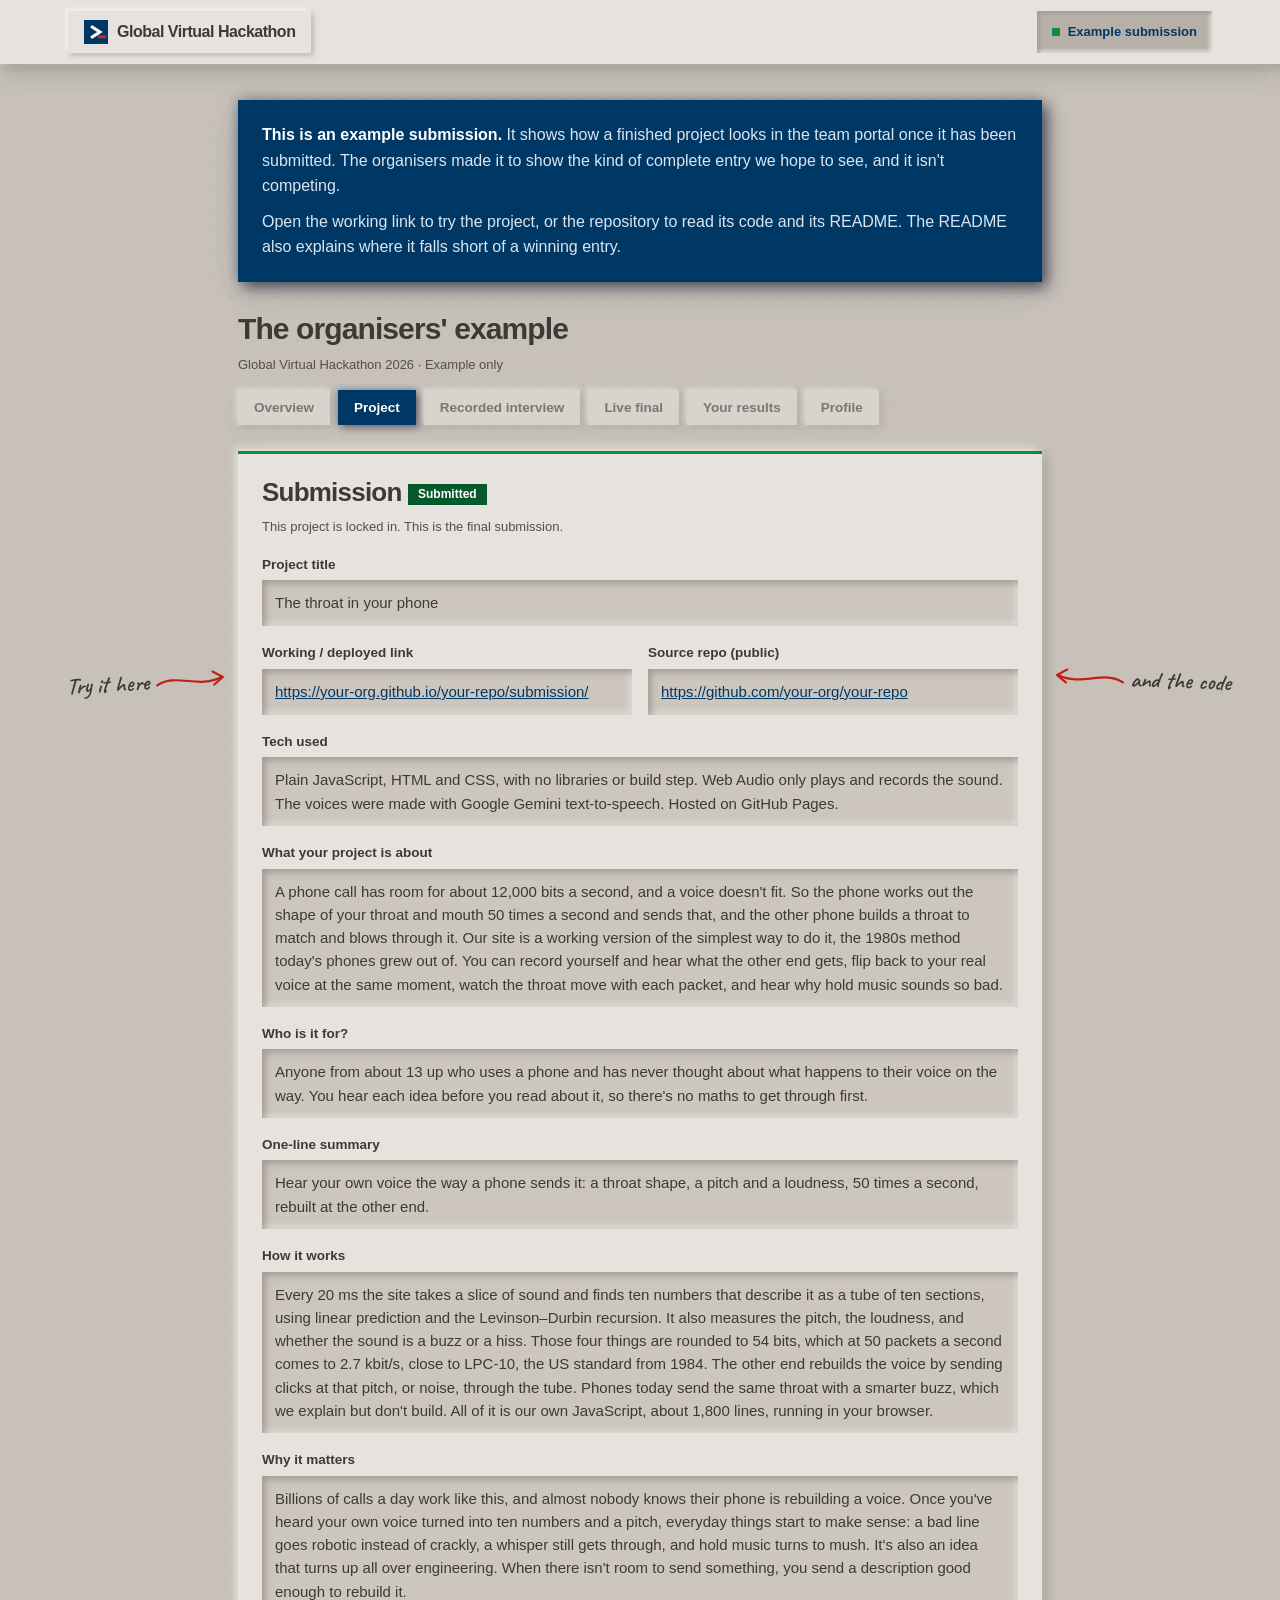
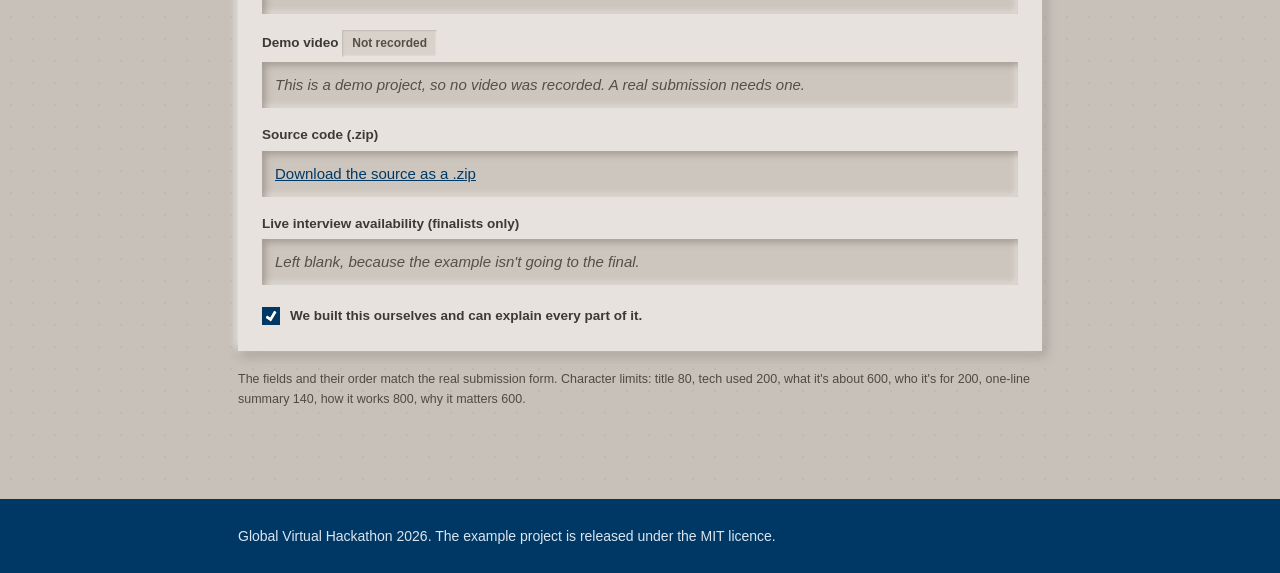
==== index.html @ 8b48e8a0 "Add files via upload" ====
<!doctype html>
<html lang="en">
<head>
<meta charset="utf-8">
<meta name="viewport" content="width=device-width, initial-scale=1">
<title>Example submission · Global Virtual Hackathon</title>
<meta name="description" content="An example of a finished Global Virtual Hackathon submission, as it appears in the team portal.">
<link rel="icon" href="assets/logo-mark.svg" type="image/svg+xml">
<link rel="preconnect" href="https://fonts.googleapis.com">
<link rel="preconnect" href="https://fonts.gstatic.com" crossorigin>
<link href="https://fonts.googleapis.com/css2?family=Caveat:wght@500;600&display=swap" rel="stylesheet">
<style>
@font-face { font-family: "Inter"; font-style: normal; font-weight: 100 900; font-display: swap; src: url("assets/fonts/inter-latin-wght-normal.woff2") format("woff2"); unicode-range: U+0000-00FF, U+0131, U+0152-0153, U+02BB-02BC, U+02C6, U+02DA, U+02DC, U+0304, U+0308, U+0329, U+2000-206F, U+2074, U+20AC, U+2122, U+2191, U+2193, U+2212, U+2215, U+FEFF, U+FFFD; }
@font-face { font-family: "Inter"; font-style: normal; font-weight: 100 900; font-display: swap; src: url("assets/fonts/inter-latin-ext-wght-normal.woff2") format("woff2"); unicode-range: U+0100-02BA, U+02BD-02C5, U+02C7-02CC, U+02CE-02D7, U+02DD-02FF, U+1D00-1DBF, U+1E00-1E9F, U+1EF2-1EFF, U+2020, U+20A0-20AB, U+20AD-20C0, U+2113, U+2C60-2C7F, U+A720-A7FF; }

:root {
  --red: #DA291C; --red-ink: #C01F12; --navy: #003865; --ink: #3D3935; --sub: #4f4a42; --muted: #554f48;
  --s0: #c7c1ba; --s1: #d8d2cb; --s2: #e7e2dd; --s3: #f2efec; --inset-fill: #b6b0a9;
  --check: #0a8f3c; --check-ink: #05592a;
  --sh-hi: rgba(255,255,255,.70); --sh-lo: rgba(139,131,121,.55);
  --raise-sm: -2px -2px 5px var(--sh-hi), 2px 2px 5px var(--sh-lo);
  --raise-md: -4px -4px 9px var(--sh-hi), 4px 4px 9px var(--sh-lo);
  --inset-sm: inset 2px 2px 4px var(--sh-lo), inset -2px -2px 4px var(--sh-hi);
  --drop-sm: 0 4px 14px rgba(60,52,44,.10); --drop-md: 0 9px 28px rgba(60,52,44,.14);
  --lift-card: -3px -3px 8px rgba(255,255,255,.62), 4px 4px 10px rgba(139,131,121,.45), 0 4px 14px rgba(60,52,44,.08);
  --field-fill: #cdc6be; --field-inset: inset 3px 3px 7px rgba(110,100,90,.50), inset -2px -2px 6px rgba(255,255,255,.60);
  --pill-inset: inset 1px 1px 2px rgba(139,131,121,.30), inset -1px -1px 2px rgba(255,255,255,.55);
  --maxw: 1200px;
}
* { box-sizing: border-box; }
body {
  margin: 0; color: var(--ink); background-color: var(--s0);
  background-image: radial-gradient(circle, rgba(0,0,0,.045) 1px, transparent 1px); background-size: 22px 22px;
  font-family: "Inter", -apple-system, BlinkMacSystemFont, "Segoe UI", Roboto, Helvetica, Arial, sans-serif;
  font-size: 16px; line-height: 1.6; -webkit-font-smoothing: antialiased; overflow-x: hidden;
}
a { color: var(--navy); }
h1, h2 { font-weight: 800; letter-spacing: -.03em; line-height: 1.1; margin: 0 0 10px; }
h1 { font-size: 30px; } h2 { font-size: 26px; }
p { margin: 0 0 10px; } p:last-child { margin-bottom: 0; }
.muted { color: var(--muted); font-size: 13px; }
.hint { font-size: 12.5px; color: var(--sub); margin-top: 4px; }

.nav { position: sticky; top: 0; z-index: 50; background: var(--s2); box-shadow: var(--raise-md), var(--drop-md); }
.nav-inner { max-width: var(--maxw); margin: 0 auto; display: flex; align-items: center; gap: 16px; padding: 0 28px; height: 64px; }
.logo { display: inline-flex; align-items: center; gap: 9px; height: 42px; padding: 0 16px; font-size: 16px; font-weight: 900; letter-spacing: -.03em; color: var(--ink); text-decoration: none; background: var(--s2); box-shadow: var(--raise-sm); white-space: nowrap; }
.logo img { width: 24px; height: 24px; }
.nav-status { margin-left: auto; display: inline-flex; align-items: center; gap: 8px; height: 42px; padding: 0 15px; background: var(--inset-fill); box-shadow: var(--inset-sm); font-size: 13px; font-weight: 600; color: var(--navy); white-space: nowrap; }
.nav-status i { width: 8px; height: 8px; background: var(--check); }

.page { max-width: 860px; margin: 0 auto; padding: 36px 28px 90px; }
.card { background: var(--s2); box-shadow: var(--lift-card); padding: 24px; margin: 18px 0; }
.card-navy { background: var(--navy); color: #dbe5f0; padding: 22px 24px; box-shadow: -3px -3px 8px rgba(0,70,150,.14), 5px 5px 14px rgba(0,10,32,.62), var(--drop-md); }
.card-navy b { color: #fff; }
.card-navy a { color: #fff; }
.submitted { border-top: 3px solid var(--check); }

.tabs { display: flex; flex-wrap: wrap; gap: 8px; margin: 14px 0 26px; }
.tab { font: 600 13.5px/1 "Inter", sans-serif; padding: 11px 16px; background: var(--s2); color: var(--ink); box-shadow: var(--raise-sm), var(--drop-sm); border: none; border-radius: 0; }
.tab:disabled { opacity: .55; cursor: not-allowed; }
.tab.active { background: var(--navy); color: #fff; box-shadow: -2px -2px 5px rgba(0,80,170,.22), 3px 3px 8px rgba(0,10,32,.5); opacity: 1; }

.pill { display: inline-block; font-size: 12px; font-weight: 700; padding: 4px 10px; vertical-align: middle; letter-spacing: 0; }
.pill-check { background: var(--check-ink); color: #fff; }
.pill-wait { background: var(--s1); color: var(--muted); box-shadow: var(--pill-inset); }

.label { display: block; font-weight: 600; font-size: 13.5px; margin: 16px 0 5px; }
.field { background: var(--field-fill); box-shadow: var(--field-inset); padding: 11px 13px; font-size: 15px; overflow-wrap: anywhere; }
.field.long { line-height: 1.55; }
.row { display: flex; gap: 16px; flex-wrap: wrap; } .row > * { flex: 1; min-width: 220px; }
.count { display: block; text-align: right; font-size: 12px; color: var(--muted); margin-top: 3px; }
.tick { display: flex; align-items: center; gap: 10px; margin-top: 20px; font-weight: 600; font-size: 13.5px; }
.tick span.box { width: 18px; height: 18px; flex: none; display: grid; place-content: center; background: var(--navy); }
.tick span.box::before { content: ""; width: 11px; height: 11px; background: #fff; clip-path: polygon(14% 44%, 0 65%, 50% 100%, 100% 16%, 80% 0%, 43% 62%); }
.unset { color: var(--muted); font-style: italic; }

.cell { position: relative; }
.note { display: flex; align-items: center; gap: 4px; font-family: "Caveat", cursive; font-weight: 600; font-size: 23px; line-height: 1; color: var(--ink); white-space: nowrap; pointer-events: none; }
.note svg { width: 74px; height: 26px; flex: none; color: var(--red-ink); overflow: visible; }
.note-l { position: absolute; right: calc(100% + 34px); top: 43px; transform: rotate(-3deg); }
.note-r { position: absolute; left: calc(100% + 34px); top: 40px; transform: rotate(2deg); flex-direction: row-reverse; }
.note-r svg { transform: scaleX(-1); }
@media (max-width: 1279px) {
  .note-l { position: static; transform: rotate(-2deg); margin: 14px 0 -6px; font-size: 21px; }
  .note-l svg { width: 30px; height: 26px; transform: rotate(80deg); }
  .note-r { display: none; }
}
footer { background: var(--navy); color: #dbe5f0; padding: 26px 28px; font-size: 14px; }
footer .in { max-width: 804px; margin: 0 auto; }

@media (max-width: 600px) {
  .nav-inner { padding: 0 16px; gap: 10px; }
  .logo span { display: none; }
  .page { padding: 26px 16px 70px; }
  h1 { font-size: 26px; } h2 { font-size: 22px; }
  .card { padding: 18px 16px; }
}
</style>
</head>
<body>

<header class="nav">
  <div class="nav-inner">
    <span class="logo"><img src="assets/logo-mark.svg" alt=""><span>Global Virtual Hackathon</span></span>
    <span class="nav-status"><i></i>Example submission</span>
  </div>
</header>

<main class="page">
  <div class="card-navy">
    <p><b>This is an example submission.</b> It shows how a finished project looks in the team portal once it has been submitted. The organisers made it to show the kind of complete entry we hope to see, and it isn't competing.</p>
    <p>Open the working link to try the project, or the repository to read its code and its README. The README also explains where it falls short of a winning entry.</p>
  </div>

  <h1 style="margin-top:30px">The organisers' example</h1>
  <p class="muted">Global Virtual Hackathon 2026 · Example only</p>

  <div class="tabs" aria-label="Team portal tabs">
    <button class="tab" type="button" disabled>Overview</button>
    <button class="tab active" type="button" aria-current="page">Project</button>
    <button class="tab" type="button" disabled>Recorded interview</button>
    <button class="tab" type="button" disabled>Live final</button>
    <button class="tab" type="button" disabled>Your results</button>
    <button class="tab" type="button" disabled>Profile</button>
  </div>

  <section class="card submitted">
    <h2>Submission <span class="pill pill-check">Submitted</span></h2>
    <p class="muted">This project is locked in. This is the final submission.</p>

    <span class="label">Project title</span>
    <div class="field">The throat in your phone</div>

    <div class="row">
      <div class="cell">
        <span class="note note-l">Try it here<svg viewBox="0 0 74 26" aria-hidden="true"><path d="M3 17 C 22 5, 44 23, 68 12" fill="none" stroke="currentColor" stroke-width="2.2" stroke-linecap="round"/><path d="M59 6 L 69 12 L 60 19" fill="none" stroke="currentColor" stroke-width="2.2" stroke-linecap="round" stroke-linejoin="round"/></svg></span>
        <span class="label">Working / deployed link</span>
        <div class="field"><a id="liveLink" href="submission/">submission/</a></div>
      </div>
      <div class="cell">
        <span class="note note-r">and the code<svg viewBox="0 0 74 26" aria-hidden="true"><path d="M3 17 C 22 5, 44 23, 68 12" fill="none" stroke="currentColor" stroke-width="2.2" stroke-linecap="round"/><path d="M59 6 L 69 12 L 60 19" fill="none" stroke="currentColor" stroke-width="2.2" stroke-linecap="round" stroke-linejoin="round"/></svg></span>
        <span class="label">Source repo (public)</span>
        <div class="field"><a id="repoLink" href="#">repository</a></div>
      </div>
    </div>

    <span class="label">Tech used</span>
    <div class="field long">Plain JavaScript, HTML and CSS, with no libraries or build step. Web Audio only plays and records the sound. The voices were made with Google Gemini text-to-speech. Hosted on GitHub Pages.</div>

    <span class="label">What your project is about</span>
    <div class="field long">A phone call has room for about 12,000 bits a second, and a voice doesn't fit. So the phone works out the shape of your throat and mouth 50 times a second and sends that, and the other phone builds a throat to match and blows through it. Our site is a working version of the simplest way to do it, the 1980s method today's phones grew out of. You can record yourself and hear what the other end gets, flip back to your real voice at the same moment, watch the throat move with each packet, and hear why hold music sounds so bad.</div>

    <span class="label">Who is it for?</span>
    <div class="field long">Anyone from about 13 up who uses a phone and has never thought about what happens to their voice on the way. You hear each idea before you read about it, so there's no maths to get through first.</div>

    <span class="label">One-line summary</span>
    <div class="field long">Hear your own voice the way a phone sends it: a throat shape, a pitch and a loudness, 50 times a second, rebuilt at the other end.</div>

    <span class="label">How it works</span>
    <div class="field long">Every 20 ms the site takes a slice of sound and finds ten numbers that describe it as a tube of ten sections, using linear prediction and the Levinson–Durbin recursion. It also measures the pitch, the loudness, and whether the sound is a buzz or a hiss. Those four things are rounded to 54 bits, which at 50 packets a second comes to 2.7 kbit/s, close to LPC-10, the US standard from 1984. The other end rebuilds the voice by sending clicks at that pitch, or noise, through the tube. Phones today send the same throat with a smarter buzz, which we explain but don't build. All of it is our own JavaScript, about 1,800 lines, running in your browser.</div>

    <span class="label">Why it matters</span>
    <div class="field long">Billions of calls a day work like this, and almost nobody knows their phone is rebuilding a voice. Once you've heard your own voice turned into ten numbers and a pitch, everyday things start to make sense: a bad line goes robotic instead of crackly, a whisper still gets through, and hold music turns to mush. It's also an idea that turns up all over engineering. When there isn't room to send something, you send a description good enough to rebuild it.</div>

    <span class="label">Demo video <span class="pill pill-wait">Not recorded</span></span>
    <div class="field"><span class="unset">This is a demo project, so no video was recorded. A real submission needs one.</span></div>

    <span class="label">Source code (.zip)</span>
    <div class="field"><a id="zipLink" href="#">source .zip</a></div>

    <span class="label">Live interview availability (finalists only)</span>
    <div class="field"><span class="unset">Left blank, because the example isn't going to the final.</span></div>

    <div class="tick"><span class="box" aria-hidden="true"></span>We built this ourselves and can explain every part of it.</div>
  </section>

  <p class="hint">The fields and their order match the real submission form. Character limits: title 80, tech used 200, what it's about 600, who it's for 200, one-line summary 140, how it works 800, why it matters 600.</p>
</main>

<footer><div class="in">Global Virtual Hackathon 2026. The example project is released under the MIT licence.</div></footer>

<script src="links.js"></script>
<script>
const setLink = (id, href, label) => { const a = document.getElementById(id); a.href = href; a.textContent = label || href; };
setLink('liveLink', LINKS.live);
setLink('repoLink', LINKS.repo);
setLink('zipLink', LINKS.repo.replace(/\/+$/, '') + '/archive/HEAD.zip', 'Download the source as a .zip');
</script>
</body>
</html>
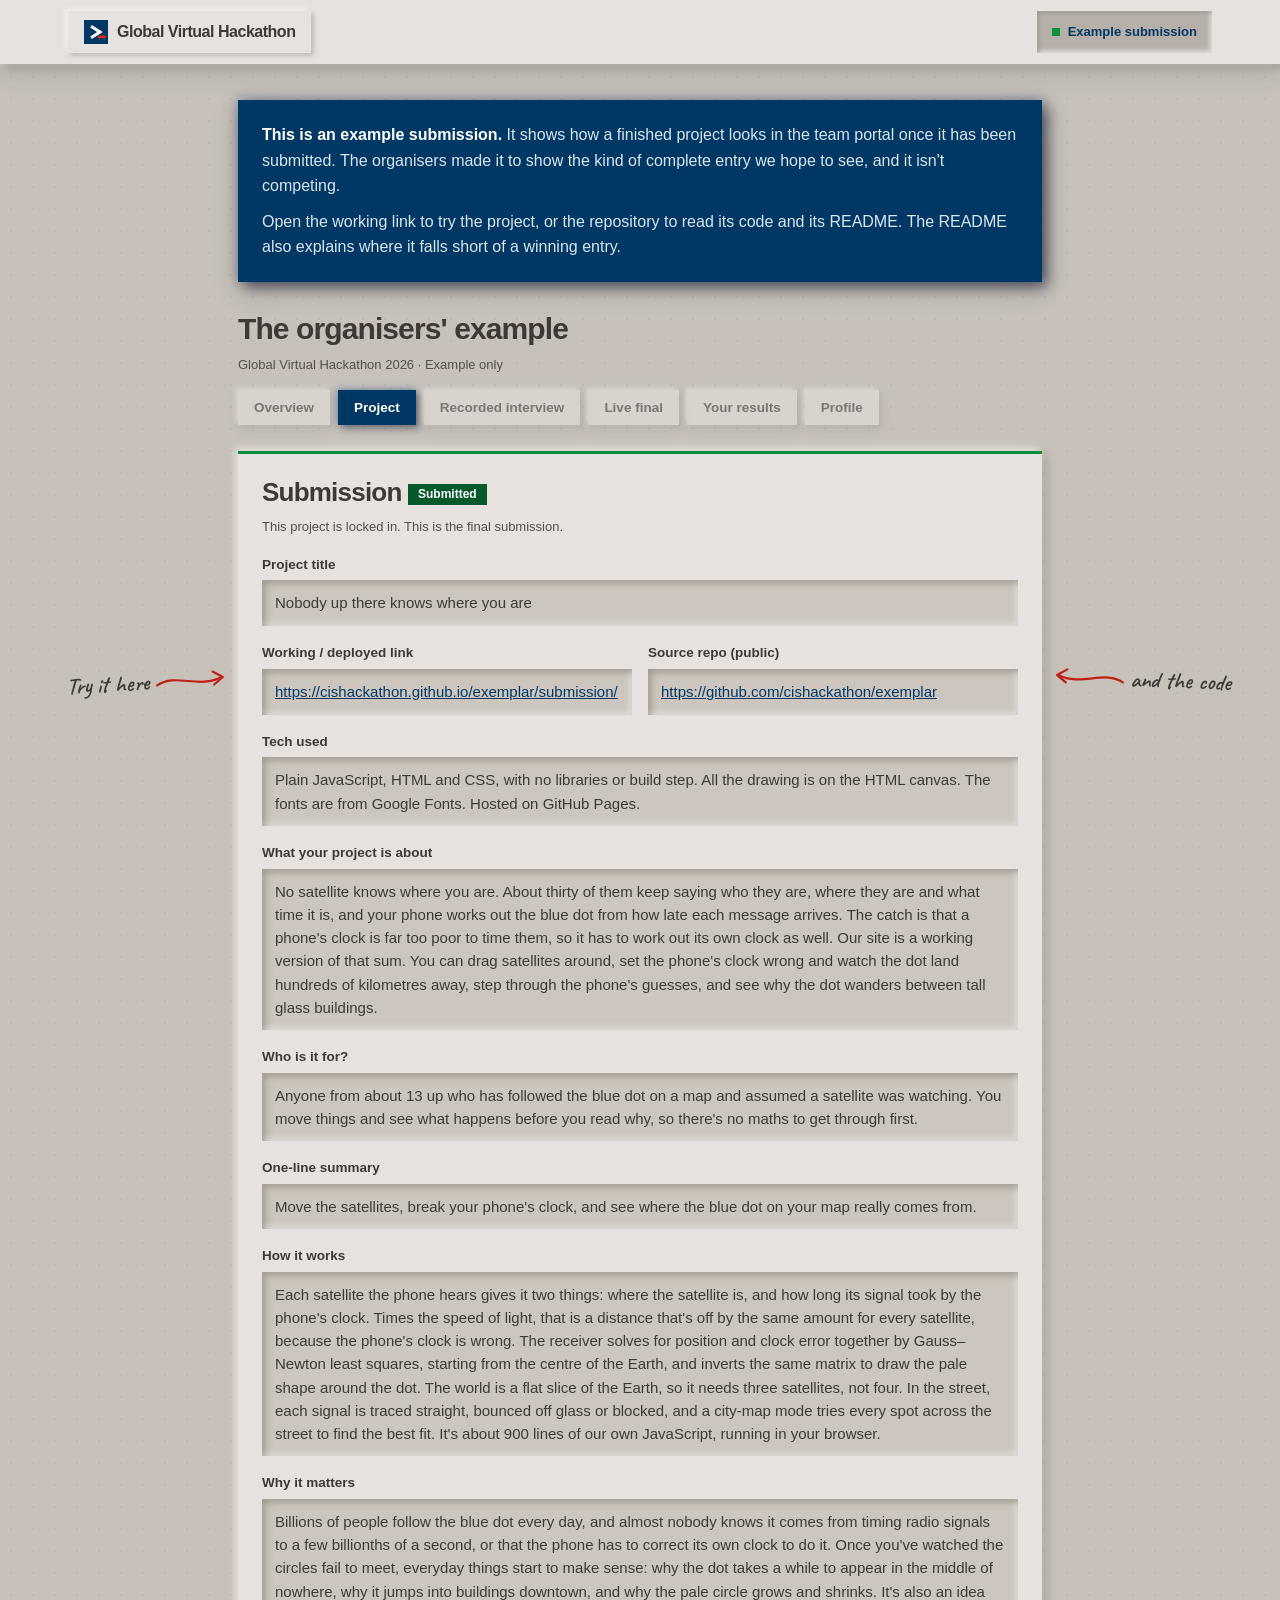
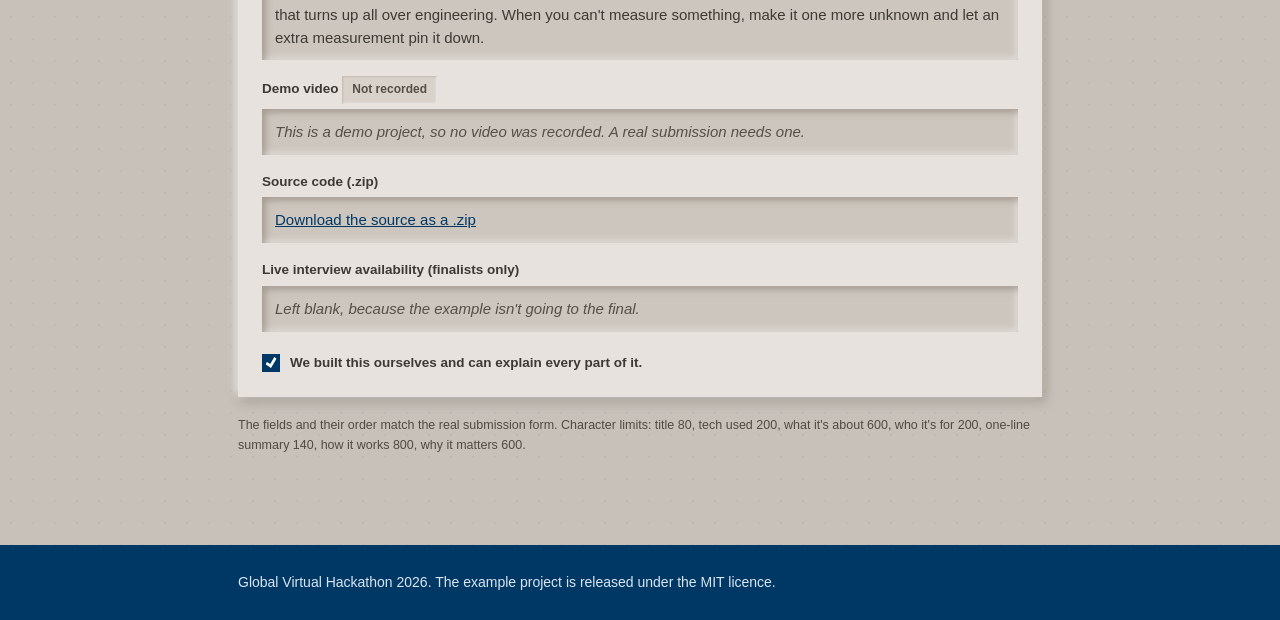
==== commit b85a510e: "Replace voice-codec example with a GPS explainer Rebuild the example submission as 'Nobody up there " ====
--- a/index.html
+++ b/index.html
@@ -129,7 +129,7 @@
     <p class="muted">This project is locked in. This is the final submission.</p>
 
     <span class="label">Project title</span>
-    <div class="field">The throat in your phone</div>
+    <div class="field">Nobody up there knows where you are</div>
 
     <div class="row">
       <div class="cell">
@@ -145,22 +145,22 @@
     </div>
 
     <span class="label">Tech used</span>
-    <div class="field long">Plain JavaScript, HTML and CSS, with no libraries or build step. Web Audio only plays and records the sound. The voices were made with Google Gemini text-to-speech. Hosted on GitHub Pages.</div>
+    <div class="field long">Plain JavaScript, HTML and CSS, with no libraries or build step. All the drawing is on the HTML canvas. The fonts are from Google Fonts. Hosted on GitHub Pages.</div>
 
     <span class="label">What your project is about</span>
-    <div class="field long">A phone call has room for about 12,000 bits a second, and a voice doesn't fit. So the phone works out the shape of your throat and mouth 50 times a second and sends that, and the other phone builds a throat to match and blows through it. Our site is a working version of the simplest way to do it, the 1980s method today's phones grew out of. You can record yourself and hear what the other end gets, flip back to your real voice at the same moment, watch the throat move with each packet, and hear why hold music sounds so bad.</div>
+    <div class="field long">No satellite knows where you are. About thirty of them keep saying who they are, where they are and what time it is, and your phone works out the blue dot from how late each message arrives. The catch is that a phone's clock is far too poor to time them, so it has to work out its own clock as well. Our site is a working version of that sum. You can drag satellites around, set the phone's clock wrong and watch the dot land hundreds of kilometres away, step through the phone's guesses, and see why the dot wanders between tall glass buildings.</div>
 
     <span class="label">Who is it for?</span>
-    <div class="field long">Anyone from about 13 up who uses a phone and has never thought about what happens to their voice on the way. You hear each idea before you read about it, so there's no maths to get through first.</div>
+    <div class="field long">Anyone from about 13 up who has followed the blue dot on a map and assumed a satellite was watching. You move things and see what happens before you read why, so there's no maths to get through first.</div>
 
     <span class="label">One-line summary</span>
-    <div class="field long">Hear your own voice the way a phone sends it: a throat shape, a pitch and a loudness, 50 times a second, rebuilt at the other end.</div>
+    <div class="field long">Move the satellites, break your phone's clock, and see where the blue dot on your map really comes from.</div>
 
     <span class="label">How it works</span>
-    <div class="field long">Every 20 ms the site takes a slice of sound and finds ten numbers that describe it as a tube of ten sections, using linear prediction and the Levinson–Durbin recursion. It also measures the pitch, the loudness, and whether the sound is a buzz or a hiss. Those four things are rounded to 54 bits, which at 50 packets a second comes to 2.7 kbit/s, close to LPC-10, the US standard from 1984. The other end rebuilds the voice by sending clicks at that pitch, or noise, through the tube. Phones today send the same throat with a smarter buzz, which we explain but don't build. All of it is our own JavaScript, about 1,800 lines, running in your browser.</div>
+    <div class="field long">Each satellite the phone hears gives it two things: where the satellite is, and how long its signal took by the phone's clock. Times the speed of light, that is a distance that's off by the same amount for every satellite, because the phone's clock is wrong. The receiver solves for position and clock error together by Gauss–Newton least squares, starting from the centre of the Earth, and inverts the same matrix to draw the pale shape around the dot. The world is a flat slice of the Earth, so it needs three satellites, not four. In the street, each signal is traced straight, bounced off glass or blocked, and a city-map mode tries every spot across the street to find the best fit. It's about 900 lines of our own JavaScript, running in your browser.</div>
 
     <span class="label">Why it matters</span>
-    <div class="field long">Billions of calls a day work like this, and almost nobody knows their phone is rebuilding a voice. Once you've heard your own voice turned into ten numbers and a pitch, everyday things start to make sense: a bad line goes robotic instead of crackly, a whisper still gets through, and hold music turns to mush. It's also an idea that turns up all over engineering. When there isn't room to send something, you send a description good enough to rebuild it.</div>
+    <div class="field long">Billions of people follow the blue dot every day, and almost nobody knows it comes from timing radio signals to a few billionths of a second, or that the phone has to correct its own clock to do it. Once you've watched the circles fail to meet, everyday things start to make sense: why the dot takes a while to appear in the middle of nowhere, why it jumps into buildings downtown, and why the pale circle grows and shrinks. It's also an idea that turns up all over engineering. When you can't measure something, make it one more unknown and let an extra measurement pin it down.</div>
 
     <span class="label">Demo video <span class="pill pill-wait">Not recorded</span></span>
     <div class="field"><span class="unset">This is a demo project, so no video was recorded. A real submission needs one.</span></div>
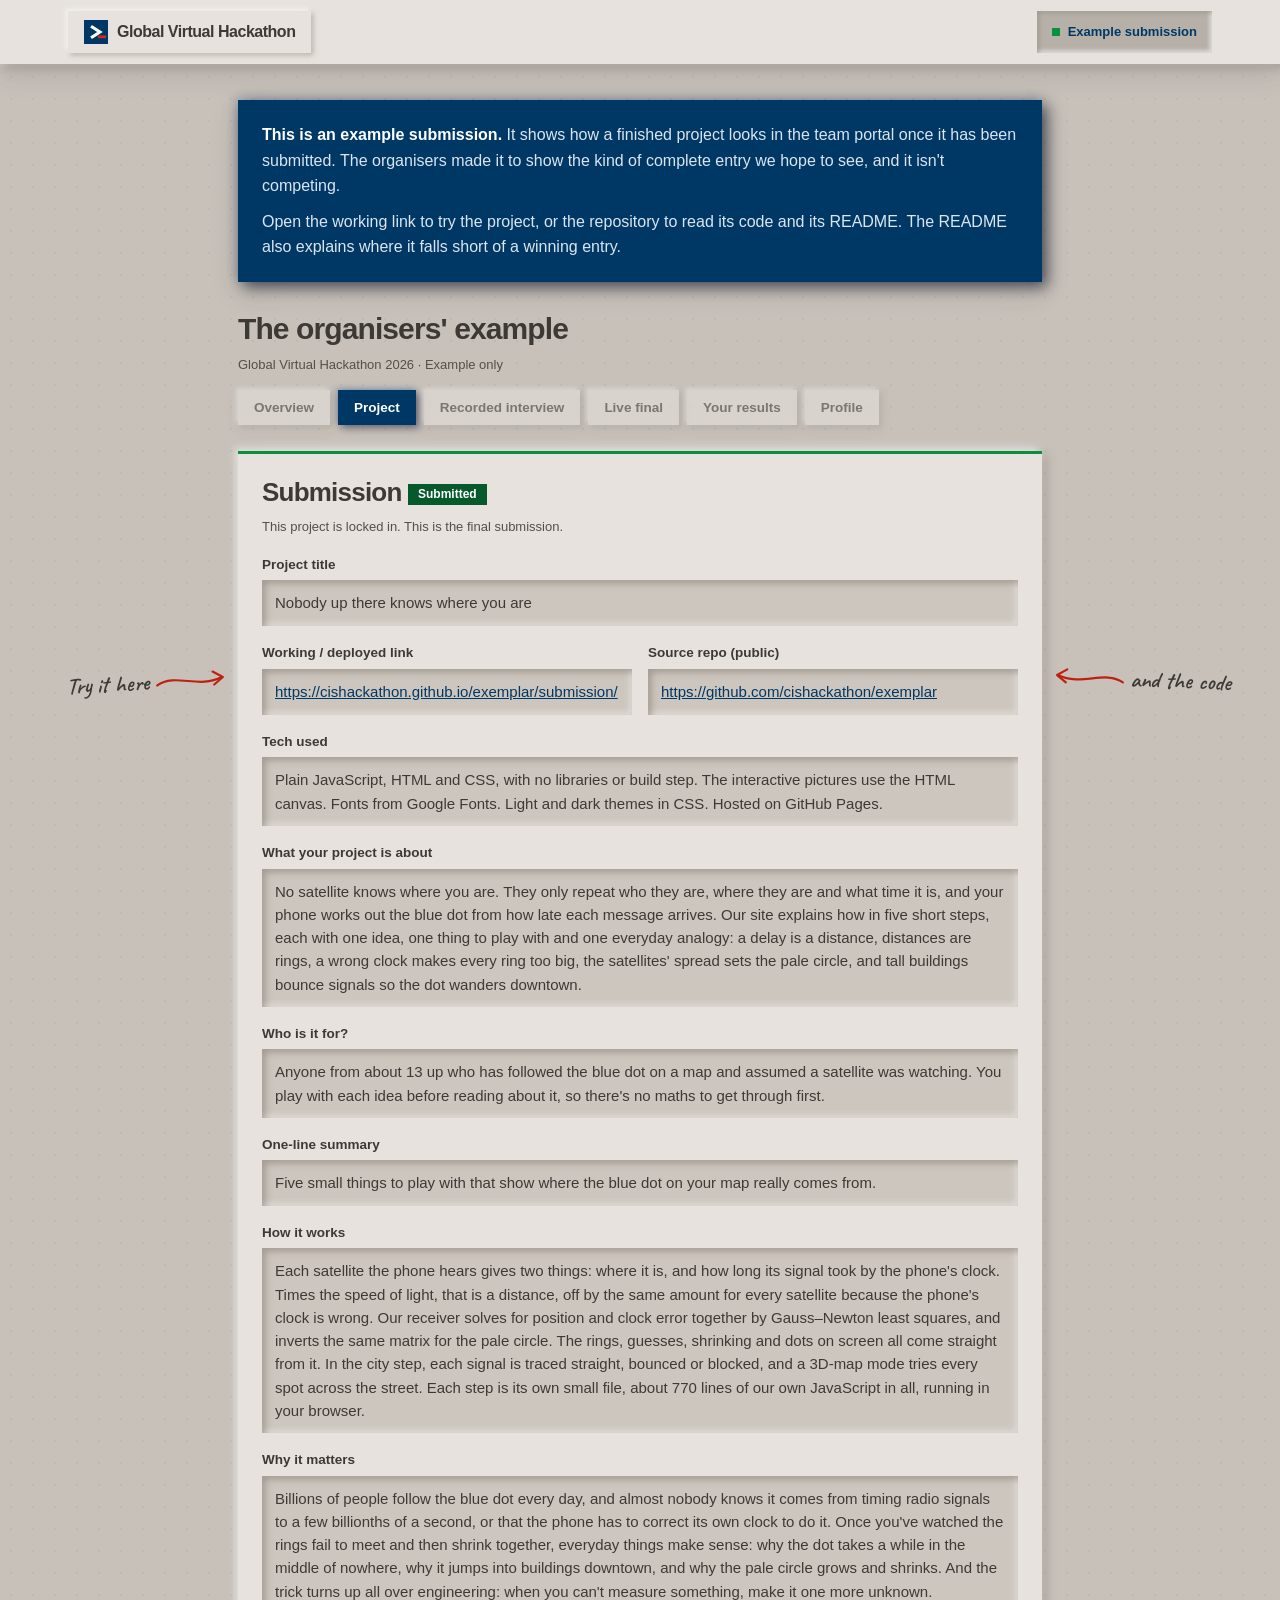
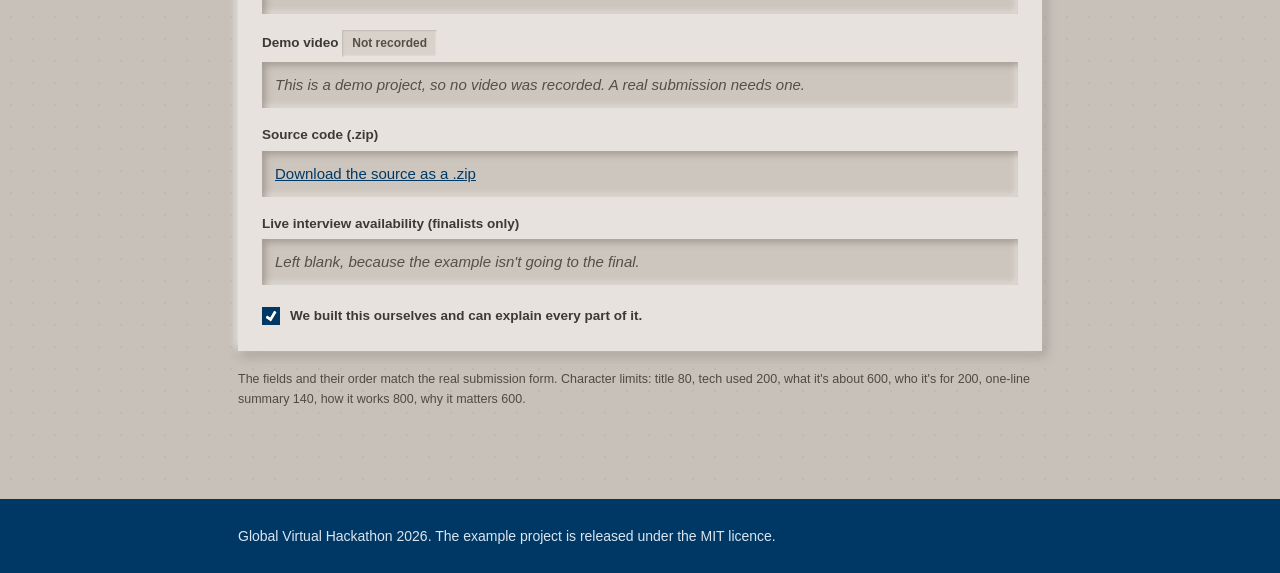
==== commit b9539ff2: "Redesign the GPS explainer as five guided steps with a space theme Split the page into five short st" ====
--- a/index.html
+++ b/index.html
@@ -145,22 +145,22 @@
     </div>
 
     <span class="label">Tech used</span>
-    <div class="field long">Plain JavaScript, HTML and CSS, with no libraries or build step. All the drawing is on the HTML canvas. The fonts are from Google Fonts. Hosted on GitHub Pages.</div>
+    <div class="field long">Plain JavaScript, HTML and CSS, with no libraries or build step. The interactive pictures use the HTML canvas. Fonts from Google Fonts. Light and dark themes in CSS. Hosted on GitHub Pages.</div>
 
     <span class="label">What your project is about</span>
-    <div class="field long">No satellite knows where you are. About thirty of them keep saying who they are, where they are and what time it is, and your phone works out the blue dot from how late each message arrives. The catch is that a phone's clock is far too poor to time them, so it has to work out its own clock as well. Our site is a working version of that sum. You can drag satellites around, set the phone's clock wrong and watch the dot land hundreds of kilometres away, step through the phone's guesses, and see why the dot wanders between tall glass buildings.</div>
+    <div class="field long">No satellite knows where you are. They only repeat who they are, where they are and what time it is, and your phone works out the blue dot from how late each message arrives. Our site explains how in five short steps, each with one idea, one thing to play with and one everyday analogy: a delay is a distance, distances are rings, a wrong clock makes every ring too big, the satellites' spread sets the pale circle, and tall buildings bounce signals so the dot wanders downtown.</div>
 
     <span class="label">Who is it for?</span>
-    <div class="field long">Anyone from about 13 up who has followed the blue dot on a map and assumed a satellite was watching. You move things and see what happens before you read why, so there's no maths to get through first.</div>
+    <div class="field long">Anyone from about 13 up who has followed the blue dot on a map and assumed a satellite was watching. You play with each idea before reading about it, so there's no maths to get through first.</div>
 
     <span class="label">One-line summary</span>
-    <div class="field long">Move the satellites, break your phone's clock, and see where the blue dot on your map really comes from.</div>
+    <div class="field long">Five small things to play with that show where the blue dot on your map really comes from.</div>
 
     <span class="label">How it works</span>
-    <div class="field long">Each satellite the phone hears gives it two things: where the satellite is, and how long its signal took by the phone's clock. Times the speed of light, that is a distance that's off by the same amount for every satellite, because the phone's clock is wrong. The receiver solves for position and clock error together by Gauss–Newton least squares, starting from the centre of the Earth, and inverts the same matrix to draw the pale shape around the dot. The world is a flat slice of the Earth, so it needs three satellites, not four. In the street, each signal is traced straight, bounced off glass or blocked, and a city-map mode tries every spot across the street to find the best fit. It's about 900 lines of our own JavaScript, running in your browser.</div>
+    <div class="field long">Each satellite the phone hears gives two things: where it is, and how long its signal took by the phone's clock. Times the speed of light, that is a distance, off by the same amount for every satellite because the phone's clock is wrong. Our receiver solves for position and clock error together by Gauss–Newton least squares, and inverts the same matrix for the pale circle. The rings, guesses, shrinking and dots on screen all come straight from it. In the city step, each signal is traced straight, bounced or blocked, and a 3D-map mode tries every spot across the street. Each step is its own small file, about 770 lines of our own JavaScript in all, running in your browser.</div>
 
     <span class="label">Why it matters</span>
-    <div class="field long">Billions of people follow the blue dot every day, and almost nobody knows it comes from timing radio signals to a few billionths of a second, or that the phone has to correct its own clock to do it. Once you've watched the circles fail to meet, everyday things start to make sense: why the dot takes a while to appear in the middle of nowhere, why it jumps into buildings downtown, and why the pale circle grows and shrinks. It's also an idea that turns up all over engineering. When you can't measure something, make it one more unknown and let an extra measurement pin it down.</div>
+    <div class="field long">Billions of people follow the blue dot every day, and almost nobody knows it comes from timing radio signals to a few billionths of a second, or that the phone has to correct its own clock to do it. Once you've watched the rings fail to meet and then shrink together, everyday things make sense: why the dot takes a while in the middle of nowhere, why it jumps into buildings downtown, and why the pale circle grows and shrinks. And the trick turns up all over engineering: when you can't measure something, make it one more unknown.</div>
 
     <span class="label">Demo video <span class="pill pill-wait">Not recorded</span></span>
     <div class="field"><span class="unset">This is a demo project, so no video was recorded. A real submission needs one.</span></div>
